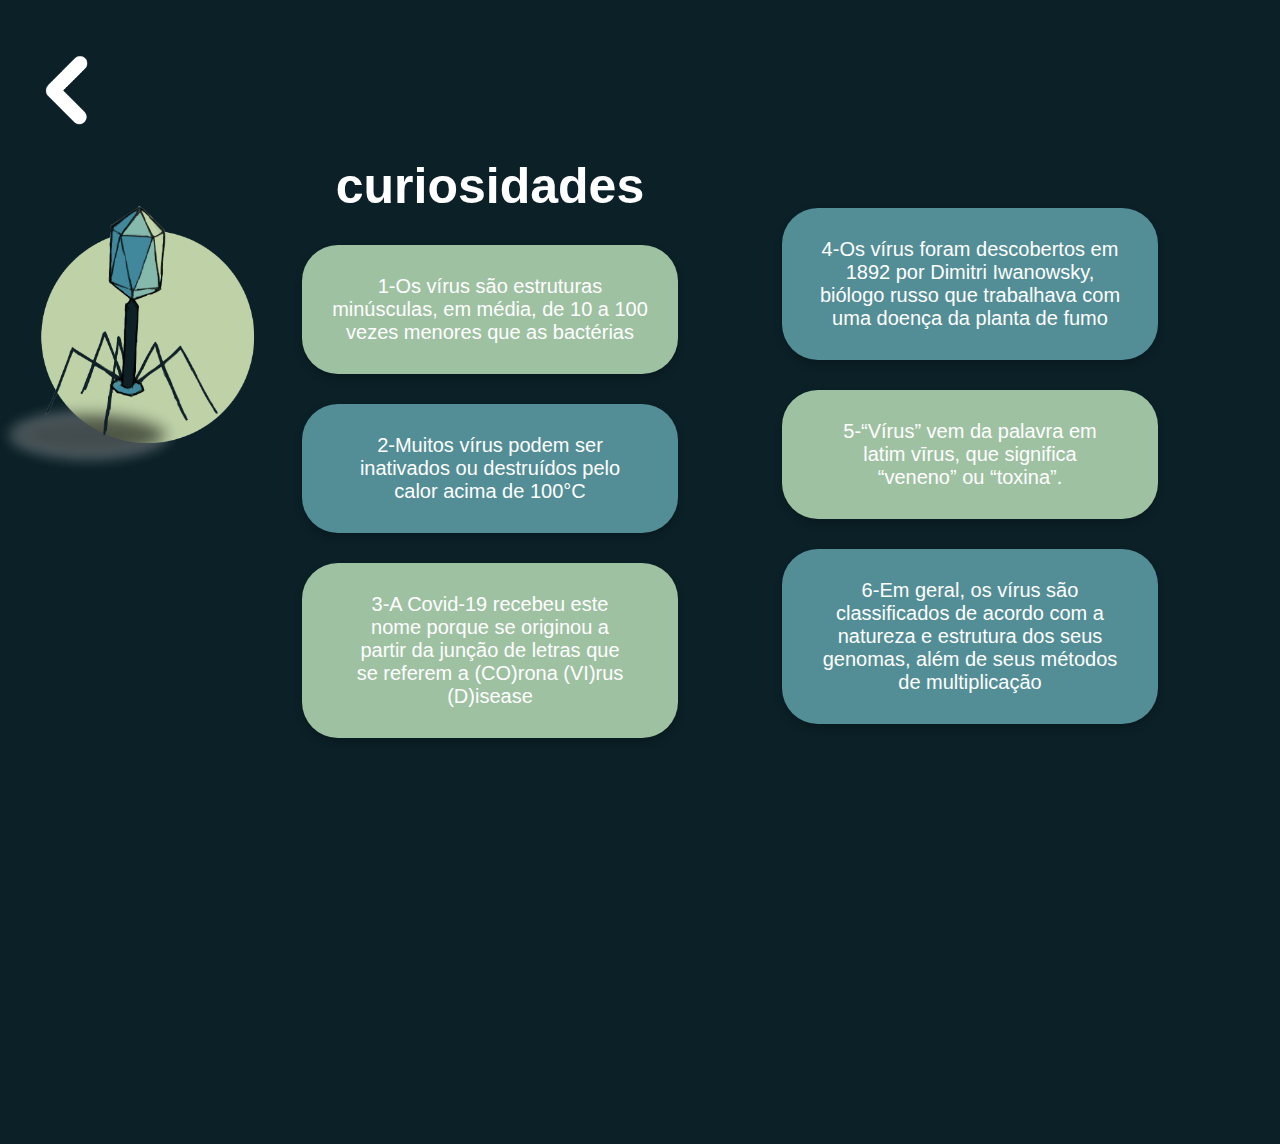
==== curiosidades/curiosidade.html @ 0d7a0fe8 "agr vai pfv" ====
<!DOCTYPE html>
<html lang="pt-BR">
<head>
    <link rel="stylesheet" href="curiosidades.css">
    <script src="./script.js" type="module" defer></script>
    <title>edutec quiz</title>
</head>
<body>
    <a href="../index.html" class="botao-voltar">
        <img src="./setaa.png" alt="Voltar">
    </a>
    <div class="cr">
        <h1>curiosidades</h1>
        <div class="c1">1-Os vírus são estruturas <br> minúsculas, em média, de 10 a 100<br>vezes menores que as bactérias</div> 
        <div class="c2">2-Muitos vírus podem ser <br> inativados ou destruídos pelo <br>calor acima de 100°C</div>
        <div class="c3">3-A Covid-19 recebeu este <br> nome porque se originou a <br> partir da junção de letras que <br> se referem a (CO)rona (VI)rus <br> (D)isease</div>
        <div class="c4">4-Os vírus foram descobertos em <br> 1892 por Dimitri Iwanowsky, <br> biólogo russo que trabalhava com <br> uma doença da planta de fumo</div> 
        <div class="c5">5-“Vírus” vem da palavra em <br>latim vīrus, que significa<br>“veneno” ou “toxina”.</div>
        <div class="c6">6-Em geral, os vírus são <br> classificados de acordo com a <br> natureza e estrutura dos seus <br>genomas, além de seus métodos <br> de multiplicação</div>
    </div>
    <div class="smili">
        <img src="./smili.png" alt="virus" class="virus">
    </div>
</body>
</html>
---- curiosidades/curiosidades.css ----
*{
    margin: 0;
    padding: 0;
    box-sizing: border-box;
    font-family: "Rubik", sans-serif;
    -webkit-font-smoothing: antialiased;
}

:root{
    --bg-color: #CFE0C3;
    --bg2-color: #0B2027;
    --branco: #fff;
    --azulv: #9EC1A2;
    --azulc:#538E96;
 }

 body {
    font-family: Arial, sans-serif;
    display: flex;
    justify-content: center;
    align-items: center;
    height: 100vh;
    margin: 0;
    background-color: var(--bg2-color);
}

.smili{
    position: absolute;
    top: 200px;
    left: -5px;
    width: 10px;
}

.smili .virus {
    width: 270px;
}
.cr {
    background-color: var(--bg2-color);
    color: white;
    padding: 100px;
    border-radius: 36px;
    text-align: center;
}

h1{
    position: relative;
    top: 270px;
    right: 150px;
    margin:30px;
    font-size: 50px;
}
 .c1, .c2, .c3{
    position: relative;
    top: 270px;
    right: 150px;
    margin:30px;
    font-size: 20px;
}

.c4, .c5, .c6{
    position: relative;
    top: -290px;
    left: 330px;
    margin: 30px;
    font-size: 20px;
}


.c1, .c3, .c5 {
    background-color: var(--azulv);
    color: white;
    padding: 30px;
    border-radius: 36px;
    box-shadow: 0 4px 8px rgba(0, 0, 0, 0.2);
    text-align: center;
}  

.c2, .c4, .c6{
    background-color: var(--azulc);
    color: white;
    padding: 30px;
    border-radius: 36px;
    box-shadow: 0 4px 8px rgba(0, 0, 0, 0.2);
    text-align: center;
}

.botao-voltar img {
    position: absolute;
    top: 50px;
    left: 40px;
    width: 60px;
    height: auto;
    cursor: pointer;
}
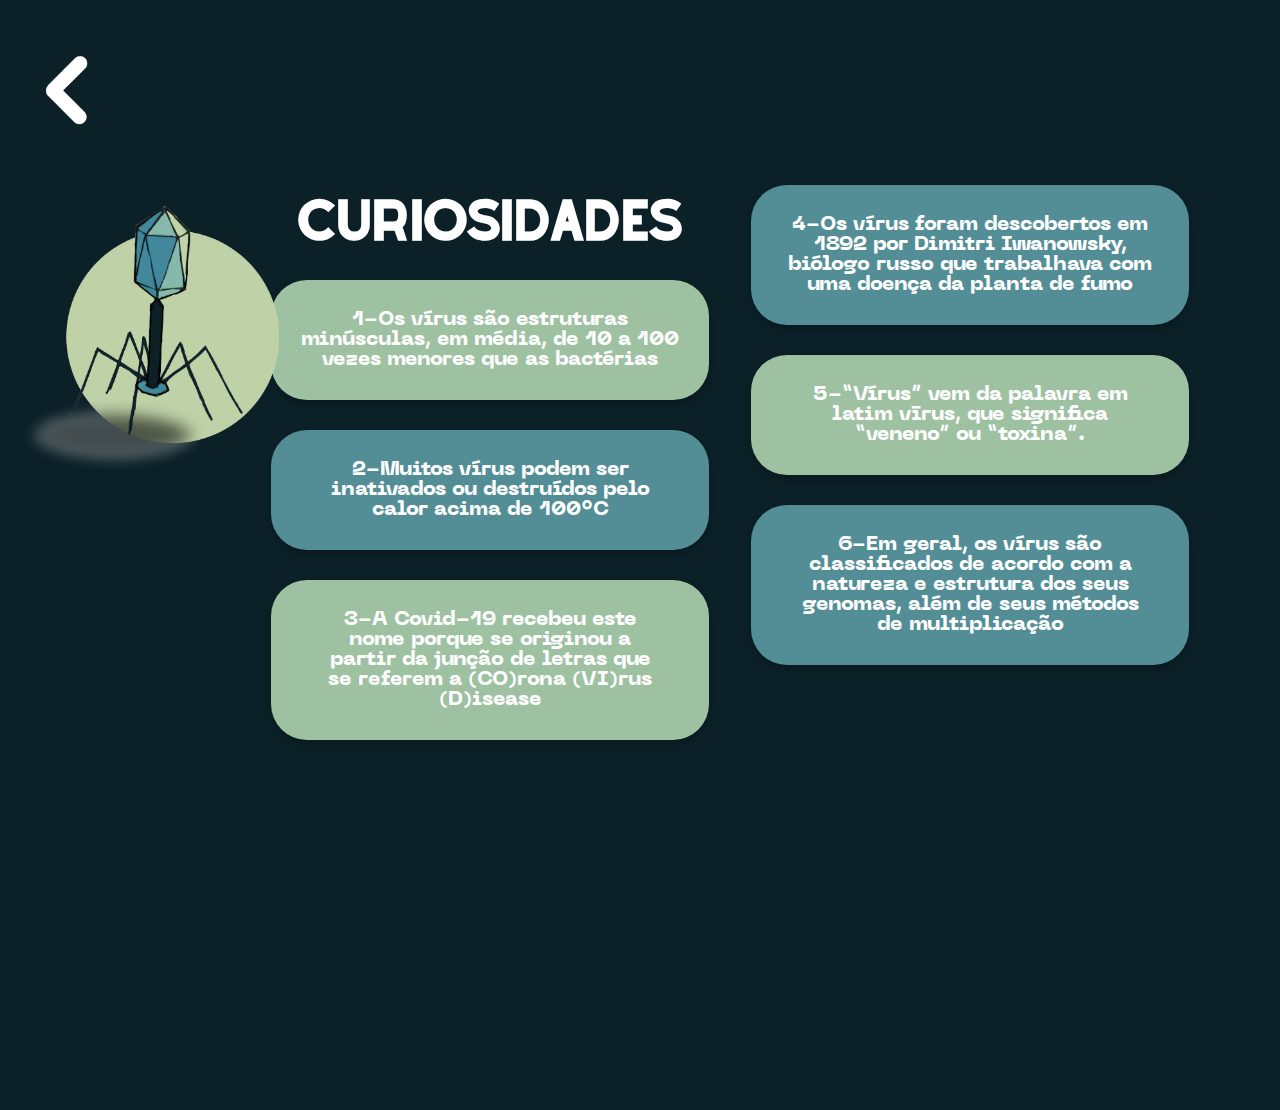
==== commit 131003e4: "foi" ====
--- a/curiosidades/curiosidade.html
+++ b/curiosidades/curiosidade.html
@@ -3,7 +3,7 @@
 <head>
     <link rel="stylesheet" href="curiosidades.css">
     <script src="./script.js" type="module" defer></script>
-    <title>edutec quiz</title>
+    <title>edutec</title>
 </head>
 <body>
     <a href="../index.html" class="botao-voltar">
--- a/curiosidades/curiosidades.css
+++ b/curiosidades/curiosidades.css
@@ -14,6 +14,23 @@
     --azulc:#538E96;
  }
 
+ @font-face {
+    font-family: alyssum;
+    src: url(../fontes/Alyssum-Sans.woff);
+  }
+
+  @font-face {
+    font-family: ahsing;
+    src: url(../fontes/Ahsing-Regular.otf);
+    font-weight: bold;
+  }
+
+  @font-face {
+    font-family: neue;
+    src: url(../fontes/NeueMachina-Ultrabold.otf);
+  }
+
+
  body {
     font-family: Arial, sans-serif;
     display: flex;
@@ -27,7 +44,7 @@
 .smili{
     position: absolute;
     top: 200px;
-    left: -5px;
+    left: 20px;
     width: 10px;
 }
 
@@ -40,6 +57,7 @@
     padding: 100px;
     border-radius: 36px;
     text-align: center;
+
 }
 
 h1{
@@ -48,6 +66,7 @@
     right: 150px;
     margin:30px;
     font-size: 50px;
+    font-family: alyssum;
 }
  .c1, .c2, .c3{
     position: relative;
@@ -55,14 +74,17 @@
     right: 150px;
     margin:30px;
     font-size: 20px;
+    font-family: neue;
 }
 
 .c4, .c5, .c6{
     position: relative;
-    top: -290px;
+    top: -315px;
     left: 330px;
     margin: 30px;
     font-size: 20px;
+    font-family: neue;
+
 }
 
 
